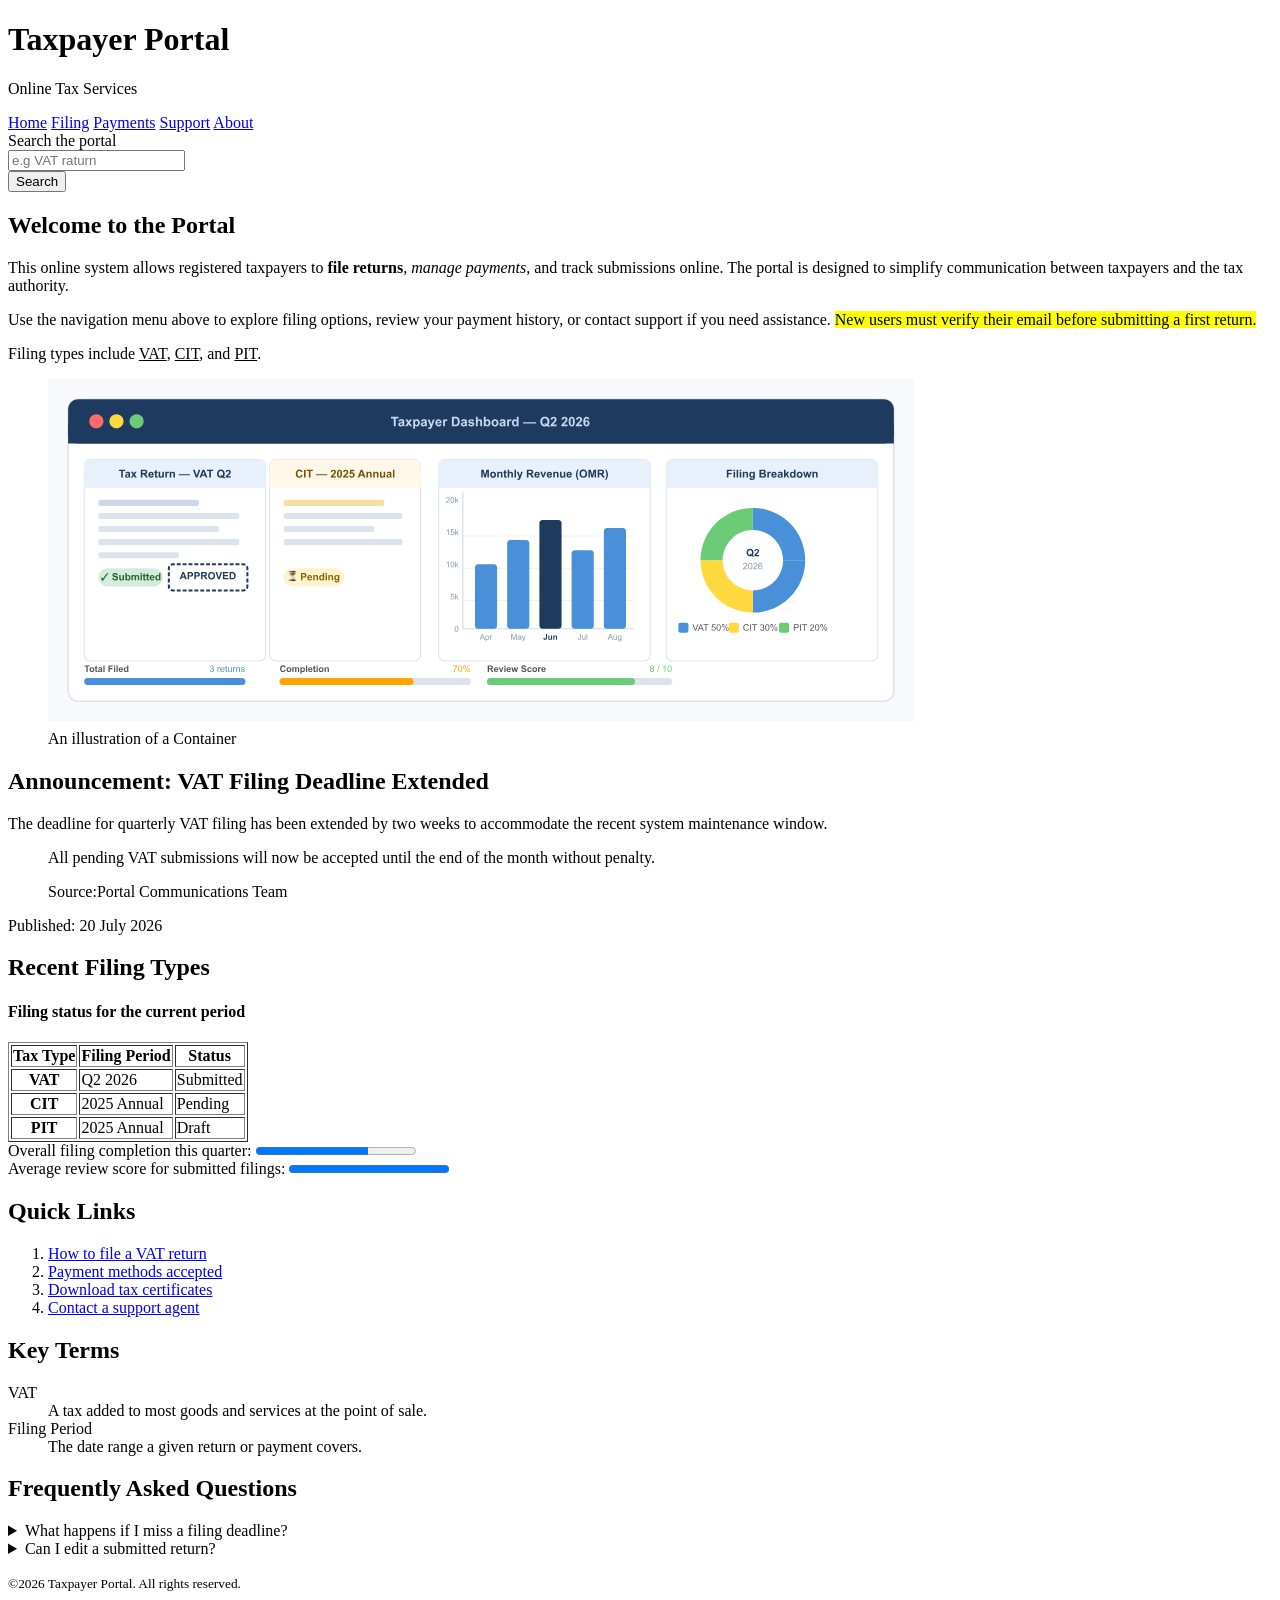
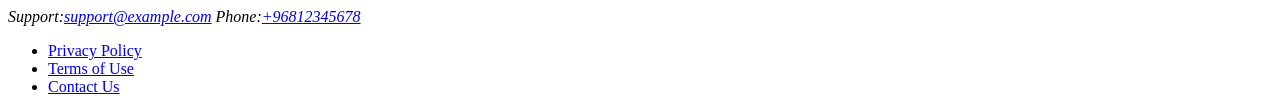
==== index.html @ d1bfcd42 "first commit" ====
<!DOCTYPE html>
<html lang="en">

<head>
    <meta charset="UTF-8">
    <meta name="viewport" content="width=device-width, initial-scale=1.0">
    <title>Document</title>
</head>

<body>
    <header>
        <h1>Taxpayer Portal</h1>
        <p>Online Tax Services</p>
        <nav>
            <a href="#">Home</a>
            <a href="#"> Filing</a>
            <a href="#"> Payments</a>
            <a href="#">Support</a>
            <a href="#"> About</a>
        </nav>
        <form>
            <label for="Search"> Search the portal</label><br>
            <input type="text" placeholder="e.g VAT raturn"><br>

            <button type="submit">Search</button>
        </form>
    </header>

    <main>
        <section>
            <h1>Welcome to the Portal</h1>
            <p>This online system allows registered taxpayers to <b>file returns</b>,<i> manage payments</i>,
                and track submissions online. The portal is designed to simplify communication
                between taxpayers and the tax authority. </p>
            <p>Use the navigation menu above to explore filing options,
                review your payment history, or contact support if you need assistance.
                <mark>New users must verify their email before submitting a first return.</mark>
            </p>
            <p> Filing types include <u>VAT</u>, <u>CIT</u>, and <u>PIT</u>.</p>

            <figure>
                <img src="Container.svg">
                <figcaption>An illustration of a Container</figcaption>
            </figure>
        </section>
        <article>
            <h2>Announcement: VAT Filing Deadline Extended</h2>
            <p>
                The deadline for quarterly VAT filing
                has been extended by two weeks to accommodate
                the recent system maintenance window.
            </p>
            <figure>
                <p>All pending VAT submissions will now be accepted until
                    the end of the month without penalty.</p>
                <figcaption>Source:<span class="Source">Portal Communications Team</span></figcaption>
            </figure>
            <footer>
                <p>Published: <time datetime="2026-07-20"> 20 July 2026</time></p>
            </footer>
        </article>

        <section>
            <h2>Recent Filing Types</h2>
            <h4>Filing status for the current period</h4>
            <table border="1">

                <tr>
                    <th>Tax Type</th>
                    <th>Filing Period</th>
                    <th>Status</th>
                </tr>

                <tr>
                    <th scope="row">VAT</td>
                    <td>Q2 2026</td>
                    <td>Submitted</td>
                </tr>

                <tr>
                    <th scope="row">CIT</td>
                    <td>2025 Annual</td>
                    <td>Pending</td>

                </tr>
                <tr>
                    <th scope="row">PIT</td>
                    <td>2025 Annual</td>
                    <td>Draft</td>

                </tr>
            </table>
            <div>
                <label for="completion">
                    Overall filing completion this quarter:
                </label>
                <progress id="completion" max="100" value="70">70%</progress>

            </div>
            <div>
                <label for="score">Average review score for submitted filings: </label>
                <progress id="score" max="100" value="100"></progress>
            </div>
        </section>

        <section>
            <h2>Quick Links</h2>
            <nav>
                <ol>
                    <li><a href="#">How to file a VAT return</a></li>
                    <li><a href="#">Payment methods accepted</a></li>
                    <li><a href="#">Download tax certificates</a></li>
                    <li><a href="#">Contact a support agent</a></li>
                </ol>
            </nav>
            <h2>Key Terms</h2>
            <dl>
                <dt>VAT</dt>
                <dd>A tax added to most goods
                    and services at the point of sale.</dd>
                <dt>Filing Period</dt>
                <dd>The date range a given return or payment covers.</dd>
            </dl>

            <h2>Frequently Asked Questions</h2>

            <details>
                <summary>What happens if I miss a filing deadline?</summary>
                <p>

                </p>
            </details>
            <details>
                <summary>Can I edit a submitted return?</summary>
                <p>

                </p>
            </details>
        </section>
    </main>

    <footer>
        <p><small>&copy;2026 Taxpayer Portal. All rights reserved.</small></p>

        <address>
                Support:<a href="mailto:support@example.com ">support@example.com</a> 
                 Phone:<a href="tell:+96812345678" >+96812345678</a>
        </address>
        
        <nav>
<ul>
       <li> <a href="Privacy">Privacy Policy</a></li>
       <li> <a href="Terms">Terms of Use</a></li>
        <li><a href="Contact">Contact Us</a></li>
    </ul>
    </nav>
    </footer>
</body>

</html>
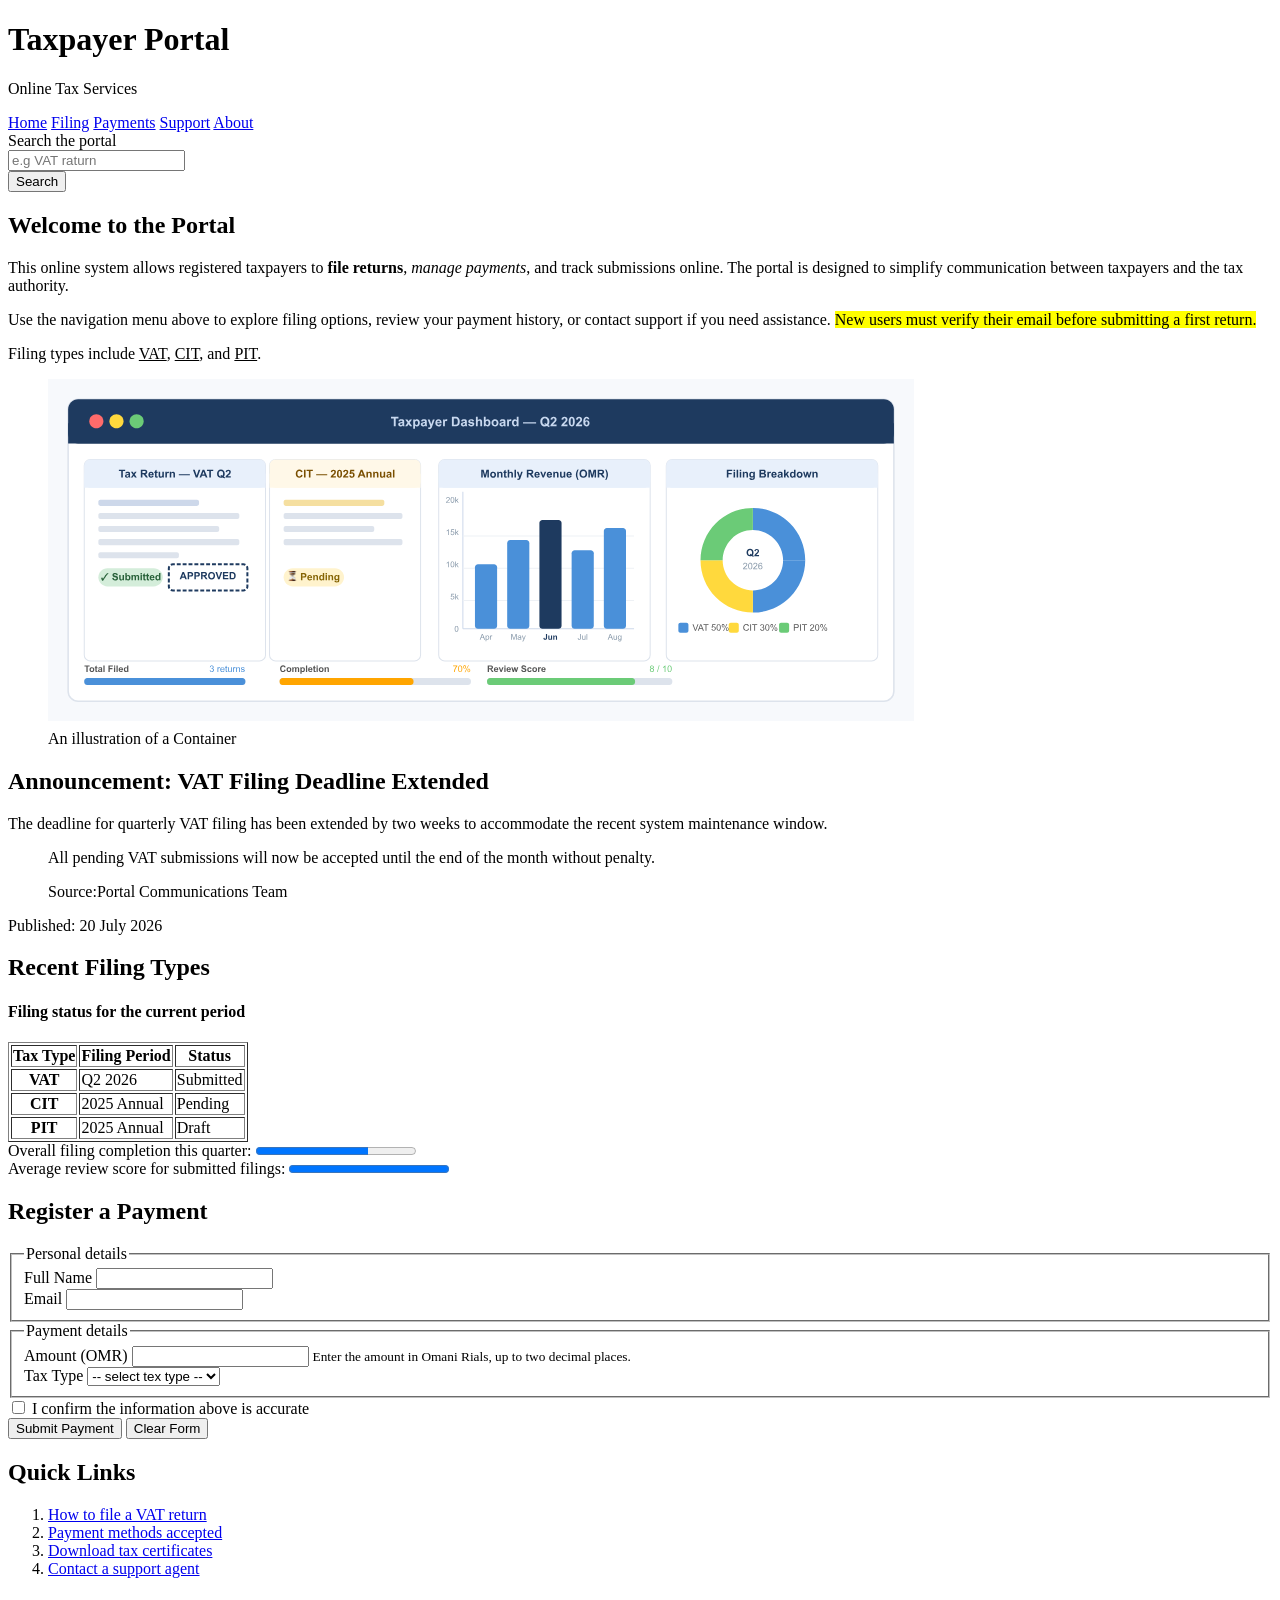
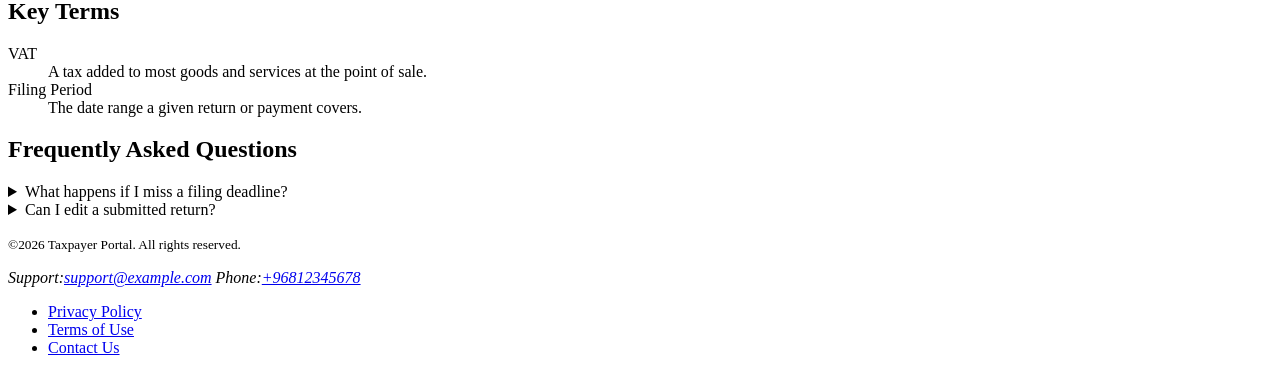
==== commit ea59b891: "05.nov" ====
--- a/index.html
+++ b/index.html
@@ -12,8 +12,8 @@
         <h1>Taxpayer Portal</h1>
         <p>Online Tax Services</p>
         <nav>
-            <a href="#">Home</a>
-            <a href="#"> Filing</a>
+            <a href="index.html">Home</a>
+            <a href="05-nov.html"> Filing</a>
             <a href="#"> Payments</a>
             <a href="#">Support</a>
             <a href="#"> About</a>
@@ -102,7 +102,55 @@
                 <progress id="score" max="100" value="100"></progress>
             </div>
         </section>
-
+        <section>
+            <form>
+                <h2>Register a Payment</h2>
+                <fieldset>
+                    <legend>Personal details</legend>
+                    <div>
+                        <label>Full Name</label>
+                        <input type="text" id="fullName" name="fullName">
+                    </div>
+                    <div>
+                        <label>Email</label>
+                        <input type="email">
+
+                    </div>
+                </fieldset>
+                <fieldset>
+                    <legend>
+                        Payment details
+                    </legend>
+
+                    <div>
+                        <label for="amount"> Amount (OMR)</label>
+                        <input type="number" id="amount" name="amount" list="amounts" min="0" step="0.01" required>
+                        <small> Enter the amount in Omani Rials, up to two decimal places.</small>
+
+
+                    </div>
+
+
+                    <div>
+                        <label for="type">Tax Type</label>
+                        <select id="type" name="type">
+                            <option>-- select tex type --</option>
+                            <option value="cit">CIT</option>
+                            <option value="vat">VAT</option>
+                            <option value="pit">PIT</option>
+                        </select>
+                    </div>
+                </fieldset>
+                <div> 
+                    <input type="checkbox" required>
+                    <label> I confirm the information above is accurate </label>
+
+
+                </div>
+                <button type="submit">Submit Payment</button>
+                <button type="reset">Clear Form</button>
+            </form>
+        </section>
         <section>
             <h2>Quick Links</h2>
             <nav>
@@ -143,17 +191,17 @@
         <p><small>&copy;2026 Taxpayer Portal. All rights reserved.</small></p>
 
         <address>
-                Support:<a href="mailto:support@example.com ">support@example.com</a> 
-                 Phone:<a href="tell:+96812345678" >+96812345678</a>
+            Support:<a href="mailto:support@example.com ">support@example.com</a>
+            Phone:<a href="tell:+96812345678">+96812345678</a>
         </address>
-        
+
         <nav>
-<ul>
-       <li> <a href="Privacy">Privacy Policy</a></li>
-       <li> <a href="Terms">Terms of Use</a></li>
-        <li><a href="Contact">Contact Us</a></li>
-    </ul>
-    </nav>
+            <ul>
+                <li> <a href="Privacy">Privacy Policy</a></li>
+                <li> <a href="Terms">Terms of Use</a></li>
+                <li><a href="Contact">Contact Us</a></li>
+            </ul>
+        </nav>
     </footer>
 </body>
 
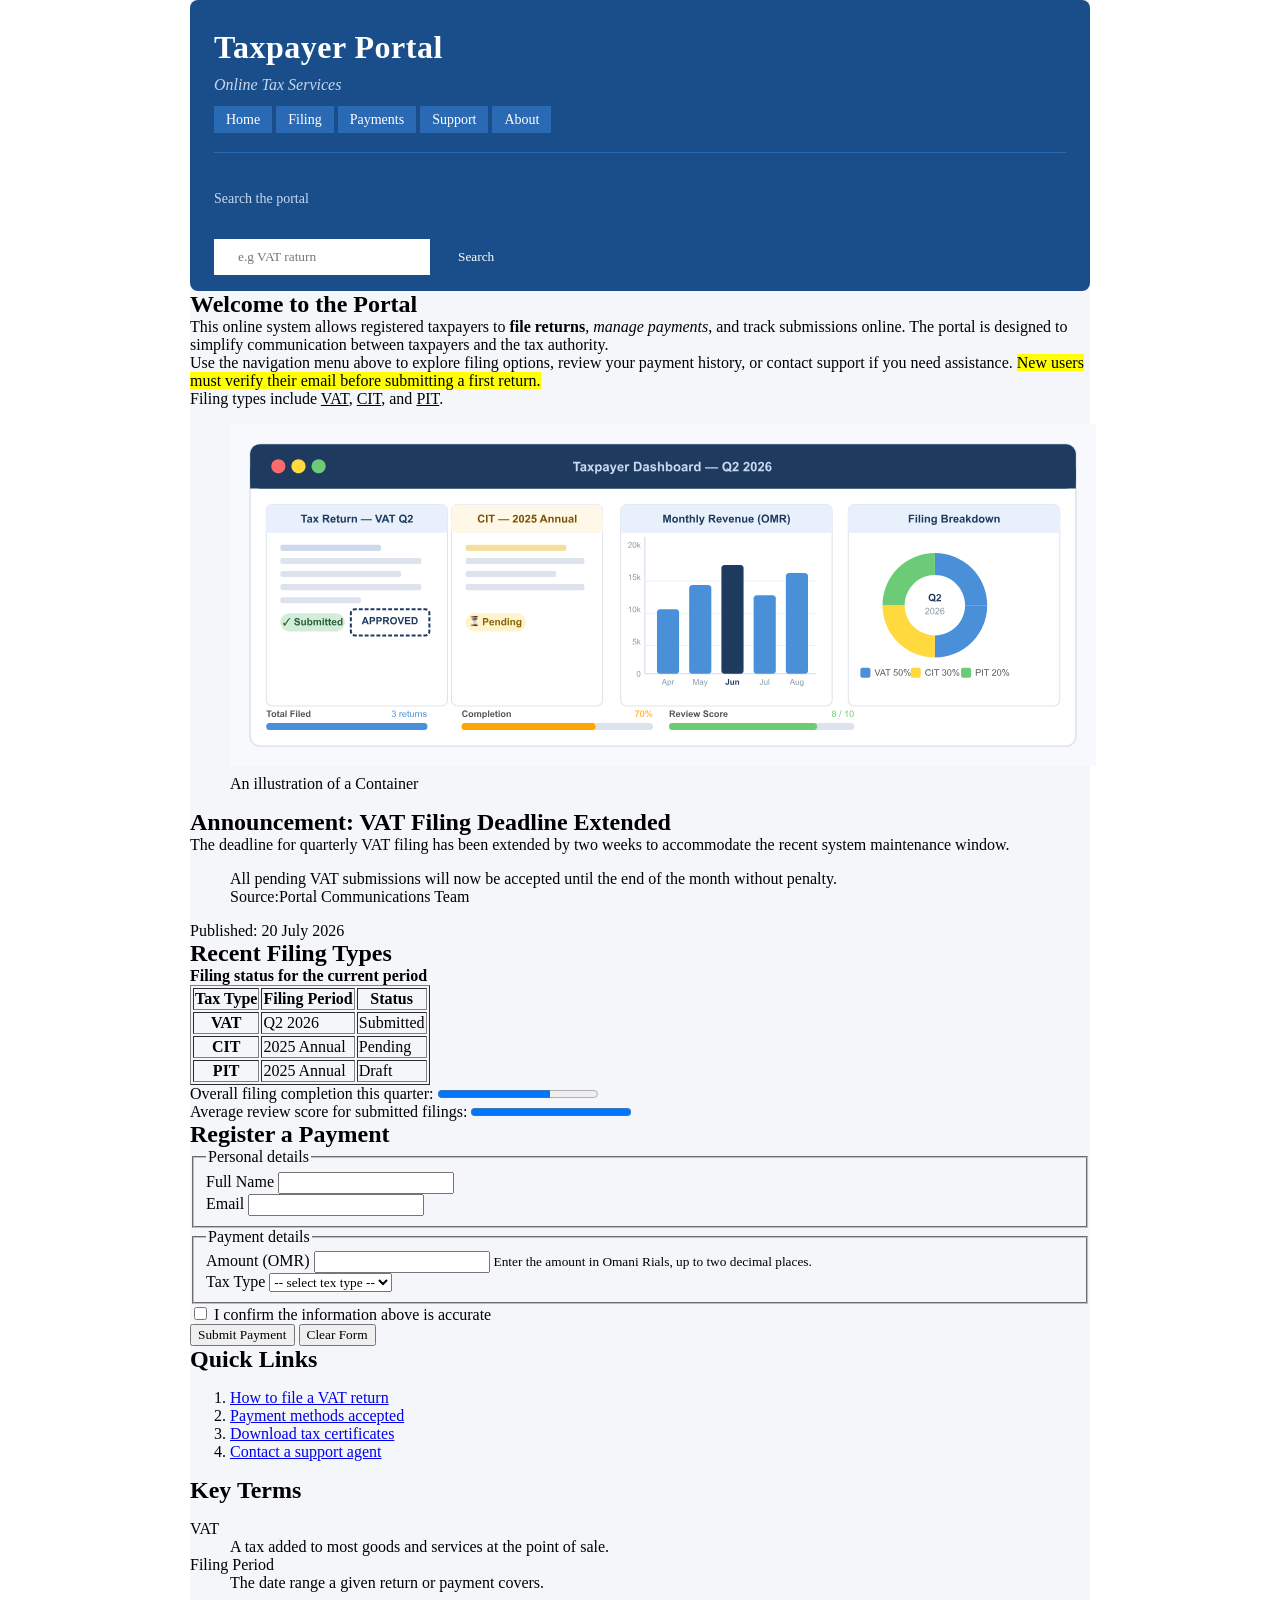
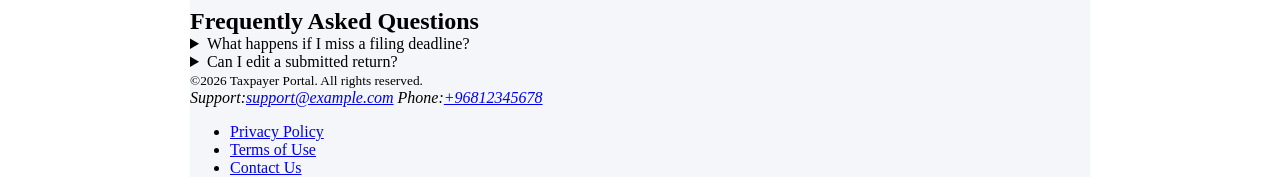
==== commit 84341dfb: "week2-class1" ====
--- a/index.html
+++ b/index.html
@@ -5,204 +5,210 @@
     <meta charset="UTF-8">
     <meta name="viewport" content="width=device-width, initial-scale=1.0">
     <title>Document</title>
+
+    <link rel="stylesheet" href="style.css">
 </head>
 
 <body>
-    <header>
-        <h1>Taxpayer Portal</h1>
-        <p>Online Tax Services</p>
-        <nav>
-            <a href="index.html">Home</a>
-            <a href="05-nov.html"> Filing</a>
-            <a href="#"> Payments</a>
-            <a href="#">Support</a>
-            <a href="#"> About</a>
-        </nav>
-        <form>
-            <label for="Search"> Search the portal</label><br>
-            <input type="text" placeholder="e.g VAT raturn"><br>
-
-            <button type="submit">Search</button>
-        </form>
-    </header>
-
-    <main>
-        <section>
-            <h1>Welcome to the Portal</h1>
-            <p>This online system allows registered taxpayers to <b>file returns</b>,<i> manage payments</i>,
-                and track submissions online. The portal is designed to simplify communication
-                between taxpayers and the tax authority. </p>
-            <p>Use the navigation menu above to explore filing options,
-                review your payment history, or contact support if you need assistance.
-                <mark>New users must verify their email before submitting a first return.</mark>
-            </p>
-            <p> Filing types include <u>VAT</u>, <u>CIT</u>, and <u>PIT</u>.</p>
-
-            <figure>
-                <img src="Container.svg">
-                <figcaption>An illustration of a Container</figcaption>
-            </figure>
-        </section>
-        <article>
-            <h2>Announcement: VAT Filing Deadline Extended</h2>
-            <p>
-                The deadline for quarterly VAT filing
-                has been extended by two weeks to accommodate
-                the recent system maintenance window.
-            </p>
-            <figure>
-                <p>All pending VAT submissions will now be accepted until
-                    the end of the month without penalty.</p>
-                <figcaption>Source:<span class="Source">Portal Communications Team</span></figcaption>
-            </figure>
-            <footer>
-                <p>Published: <time datetime="2026-07-20"> 20 July 2026</time></p>
-            </footer>
-        </article>
-
-        <section>
-            <h2>Recent Filing Types</h2>
-            <h4>Filing status for the current period</h4>
-            <table border="1">
-
-                <tr>
-                    <th>Tax Type</th>
-                    <th>Filing Period</th>
-                    <th>Status</th>
-                </tr>
-
-                <tr>
-                    <th scope="row">VAT</td>
-                    <td>Q2 2026</td>
-                    <td>Submitted</td>
-                </tr>
-
-                <tr>
-                    <th scope="row">CIT</td>
-                    <td>2025 Annual</td>
-                    <td>Pending</td>
-
-                </tr>
-                <tr>
-                    <th scope="row">PIT</td>
-                    <td>2025 Annual</td>
-                    <td>Draft</td>
-
-                </tr>
-            </table>
-            <div>
-                <label for="completion">
-                    Overall filing completion this quarter:
-                </label>
-                <progress id="completion" max="100" value="70">70%</progress>
-
-            </div>
-            <div>
-                <label for="score">Average review score for submitted filings: </label>
-                <progress id="score" max="100" value="100"></progress>
-            </div>
-        </section>
-        <section>
+    <div class="container">
+        <header class="header">
+            <h1>Taxpayer Portal</h1>
+            <p class="sub-title">Online Tax Services</p>
+            <nav>
+                <a href="index.html">Home</a>
+                <a href="05-nov.html"> Filing</a>
+                <a href="#"> Payments</a>
+                <a href="#">Support</a>
+                <a href="#"> About</a>
+            </nav>
+            <div class="line"></div>
             <form>
-                <h2>Register a Payment</h2>
-                <fieldset>
-                    <legend>Personal details</legend>
+                <label class="Search-lable" for="Search"> Search the portal</label>
+                <div>
+                    <input class="Search-input" type="text" placeholder="e.g VAT raturn">
+                    <button class="Search-button" type="submit">Search</button>
+                </div>
+            </form>
+        </header>
+
+        <main>
+            <section>
+                <h2>Welcome to the Portal</h2>
+                <p>This online system allows registered taxpayers to <b>file returns</b>,<i> manage payments</i>,
+                    and track submissions online. The portal is designed to simplify communication
+                    between taxpayers and the tax authority. </p>
+                <p>Use the navigation menu above to explore filing options,
+                    review your payment history, or contact support if you need assistance.
+                    <mark>New users must verify their email before submitting a first return.</mark>
+                </p>
+                <p> Filing types include <u>VAT</u>, <u>CIT</u>, and <u>PIT</u>.</p>
+
+                <figure>
+                    <img src="Container.svg">
+                    <figcaption>An illustration of a Container</figcaption>
+                </figure>
+            </section>
+            <article>
+                <h2>Announcement: VAT Filing Deadline Extended</h2>
+                <p>
+                    The deadline for quarterly VAT filing
+                    has been extended by two weeks to accommodate
+                    the recent system maintenance window.
+                </p>
+                <figure>
+                    <p>All pending VAT submissions will now be accepted until
+                        the end of the month without penalty.</p>
+                    <figcaption>Source:<span class="Source">Portal Communications Team</span></figcaption>
+                </figure>
+                <footer>
+                    <p>Published: <time datetime="2026-07-20"> 20 July 2026</time></p>
+                </footer>
+            </article>
+
+            <section>
+                <h2>Recent Filing Types</h2>
+                <h4>Filing status for the current period</h4>
+                <table border="1">
+
+                    <tr>
+                        <th>Tax Type</th>
+                        <th>Filing Period</th>
+                        <th>Status</th>
+                    </tr>
+
+                    <tr>
+                        <th scope="row">VAT</td>
+                        <td>Q2 2026</td>
+                        <td>Submitted</td>
+                    </tr>
+
+                    <tr>
+                        <th scope="row">CIT</td>
+                        <td>2025 Annual</td>
+                        <td>Pending</td>
+
+                    </tr>
+                    <tr>
+                        <th scope="row">PIT</td>
+                        <td>2025 Annual</td>
+                        <td>Draft</td>
+
+                    </tr>
+                </table>
+                <div>
+                    <label for="completion">
+                        Overall filing completion this quarter:
+                    </label>
+                    <progress id="completion" max="100" value="70">70%</progress>
+
+                </div>
+                <div>
+                    <label for="score">Average review score for submitted filings: </label>
+                    <progress id="score" max="100" value="100"></progress>
+                </div>
+            </section>
+            <section>
+                <form>
+                    <h2>Register a Payment</h2>
+                    <fieldset>
+                        <legend>Personal details</legend>
+                        <div>
+                            <label>Full Name</label>
+                            <input type="text" id="fullName" name="fullName">
+                        </div>
+                        <div>
+                            <label>Email</label>
+                            <input type="email">
+
+                        </div>
+                    </fieldset>
+                    <fieldset>
+                        <legend>
+                            Payment details
+                        </legend>
+
+                        <div>
+                            <label for="amount"> Amount (OMR)</label>
+                            <input type="number" id="amount" name="amount" list="amounts" min="0" step="0.01" required>
+                            <small> Enter the amount in Omani Rials, up to two decimal places.</small>
+
+
+                        </div>
+
+
+                        <div>
+                            <label for="type">Tax Type</label>
+                            <select id="type" name="type">
+                                <option>-- select tex type --</option>
+                                <option value="cit">CIT</option>
+                                <option value="vat">VAT</option>
+                                <option value="pit">PIT</option>
+                            </select>
+                        </div>
+                    </fieldset>
                     <div>
-                        <label>Full Name</label>
-                        <input type="text" id="fullName" name="fullName">
+                        <input type="checkbox" required>
+                        <label> I confirm the information above is accurate </label>
+
+
                     </div>
-                    <div>
-                        <label>Email</label>
-                        <input type="email">
-
-                    </div>
-                </fieldset>
-                <fieldset>
-                    <legend>
-                        Payment details
-                    </legend>
-
-                    <div>
-                        <label for="amount"> Amount (OMR)</label>
-                        <input type="number" id="amount" name="amount" list="amounts" min="0" step="0.01" required>
-                        <small> Enter the amount in Omani Rials, up to two decimal places.</small>
-
-
-                    </div>
-
-
-                    <div>
-                        <label for="type">Tax Type</label>
-                        <select id="type" name="type">
-                            <option>-- select tex type --</option>
-                            <option value="cit">CIT</option>
-                            <option value="vat">VAT</option>
-                            <option value="pit">PIT</option>
-                        </select>
-                    </div>
-                </fieldset>
-                <div> 
-                    <input type="checkbox" required>
-                    <label> I confirm the information above is accurate </label>
-
-
-                </div>
-                <button type="submit">Submit Payment</button>
-                <button type="reset">Clear Form</button>
-            </form>
-        </section>
-        <section>
-            <h2>Quick Links</h2>
+                    <button type="submit">Submit Payment</button>
+                    <button type="reset">Clear Form</button>
+                </form>
+            </section>
+            <section>
+                <h2>Quick Links</h2>
+                <nav>
+                    <ol>
+                        <li><a href="#">How to file a VAT return</a></li>
+                        <li><a href="#">Payment methods accepted</a></li>
+                        <li><a href="#">Download tax certificates</a></li>
+                        <li><a href="#">Contact a support agent</a></li>
+                    </ol>
+                </nav>
+                <h2>Key Terms</h2>
+                <dl>
+                    <dt>VAT</dt>
+                    <dd>A tax added to most goods
+                        and services at the point of sale.</dd>
+                    <dt>Filing Period</dt>
+                    <dd>The date range a given return or payment covers.</dd>
+                </dl>
+
+                <h2>Frequently Asked Questions</h2>
+
+                <details>
+                    <summary>What happens if I miss a filing deadline?</summary>
+                    <p>
+
+                    </p>
+                </details>
+                <details>
+                    <summary>Can I edit a submitted return?</summary>
+                    <p>
+
+                    </p>
+                </details>
+            </section>
+        </main>
+
+        <footer>
+            <p><small>&copy;2026 Taxpayer Portal. All rights reserved.</small></p>
+
+            <address>
+                Support:<a href="mailto:support@example.com ">support@example.com</a>
+                Phone:<a href="tell:+96812345678">+96812345678</a>
+            </address>
+
             <nav>
-                <ol>
-                    <li><a href="#">How to file a VAT return</a></li>
-                    <li><a href="#">Payment methods accepted</a></li>
-                    <li><a href="#">Download tax certificates</a></li>
-                    <li><a href="#">Contact a support agent</a></li>
-                </ol>
+                <ul>
+                    <li> <a href="Privacy">Privacy Policy</a></li>
+                    <li> <a href="Terms">Terms of Use</a></li>
+                    <li><a href="Contact">Contact Us</a></li>
+                </ul>
             </nav>
-            <h2>Key Terms</h2>
-            <dl>
-                <dt>VAT</dt>
-                <dd>A tax added to most goods
-                    and services at the point of sale.</dd>
-                <dt>Filing Period</dt>
-                <dd>The date range a given return or payment covers.</dd>
-            </dl>
-
-            <h2>Frequently Asked Questions</h2>
-
-            <details>
-                <summary>What happens if I miss a filing deadline?</summary>
-                <p>
-
-                </p>
-            </details>
-            <details>
-                <summary>Can I edit a submitted return?</summary>
-                <p>
-
-                </p>
-            </details>
-        </section>
-    </main>
-
-    <footer>
-        <p><small>&copy;2026 Taxpayer Portal. All rights reserved.</small></p>
-
-        <address>
-            Support:<a href="mailto:support@example.com ">support@example.com</a>
-            Phone:<a href="tell:+96812345678">+96812345678</a>
-        </address>
-
-        <nav>
-            <ul>
-                <li> <a href="Privacy">Privacy Policy</a></li>
-                <li> <a href="Terms">Terms of Use</a></li>
-                <li><a href="Contact">Contact Us</a></li>
-            </ul>
-        </nav>
-    </footer>
+        </footer>
+    </div>
 </body>
 
 </html>
--- a/style.css
+++ b/style.css
@@ -0,0 +1,88 @@
+body,
+h1,
+h2,
+h3,
+h4,
+p {
+    margin: 0;
+    padding: 0;
+}
+
+
+* {
+    font-family: Georgia;
+
+}
+
+.container {
+    background: #F4F6F9;
+    margin: 0 auto;
+    padding: 0 auto;
+    max-width: 900px;
+}
+
+.header {
+    padding: 24px 24px 16px 24px;
+    border-radius: 8px;
+    background-color: #1A4E8A;
+    max-width: 900px;
+}
+
+header nav {
+    width: 852;
+    height: 52.4765625;
+    angle: 0 deg;
+    padding-top: 16px;
+
+}
+
+h1 {
+    font-weight: 700;
+    font-size: 32px;
+    letter-spacing: 0.5px;
+    color: #fff;
+    margin: 5px 0 10px 0;
+}
+
+.sub-title {
+    font-weight: 400;
+    font-style: Italic;
+    color: #C8D8EF;
+}
+
+header a {
+    font-size: 14px;
+    padding: 6px 12px;
+    background-color: #2A6AB5;
+    color: #fff;
+    text-decoration: none;
+}
+
+.line {
+    background-color: #2A6AB5;
+    margin: 24px 0 36px 0;
+    height: 1px;
+}
+
+.Search-lable {
+    color: #C8D8EF;
+    font-size: 14px;
+}
+
+.Search-input {
+    border: none;
+    margin-top: 32px;
+    padding: 10px 24px;
+}
+
+.Search-button {
+    padding: 10px 24px;
+    color: white;
+    background: none;
+    border: none;
+    cursor: pointer;
+}
+
+.header a:hover{
+    background-color: #1A4E8A;
+}
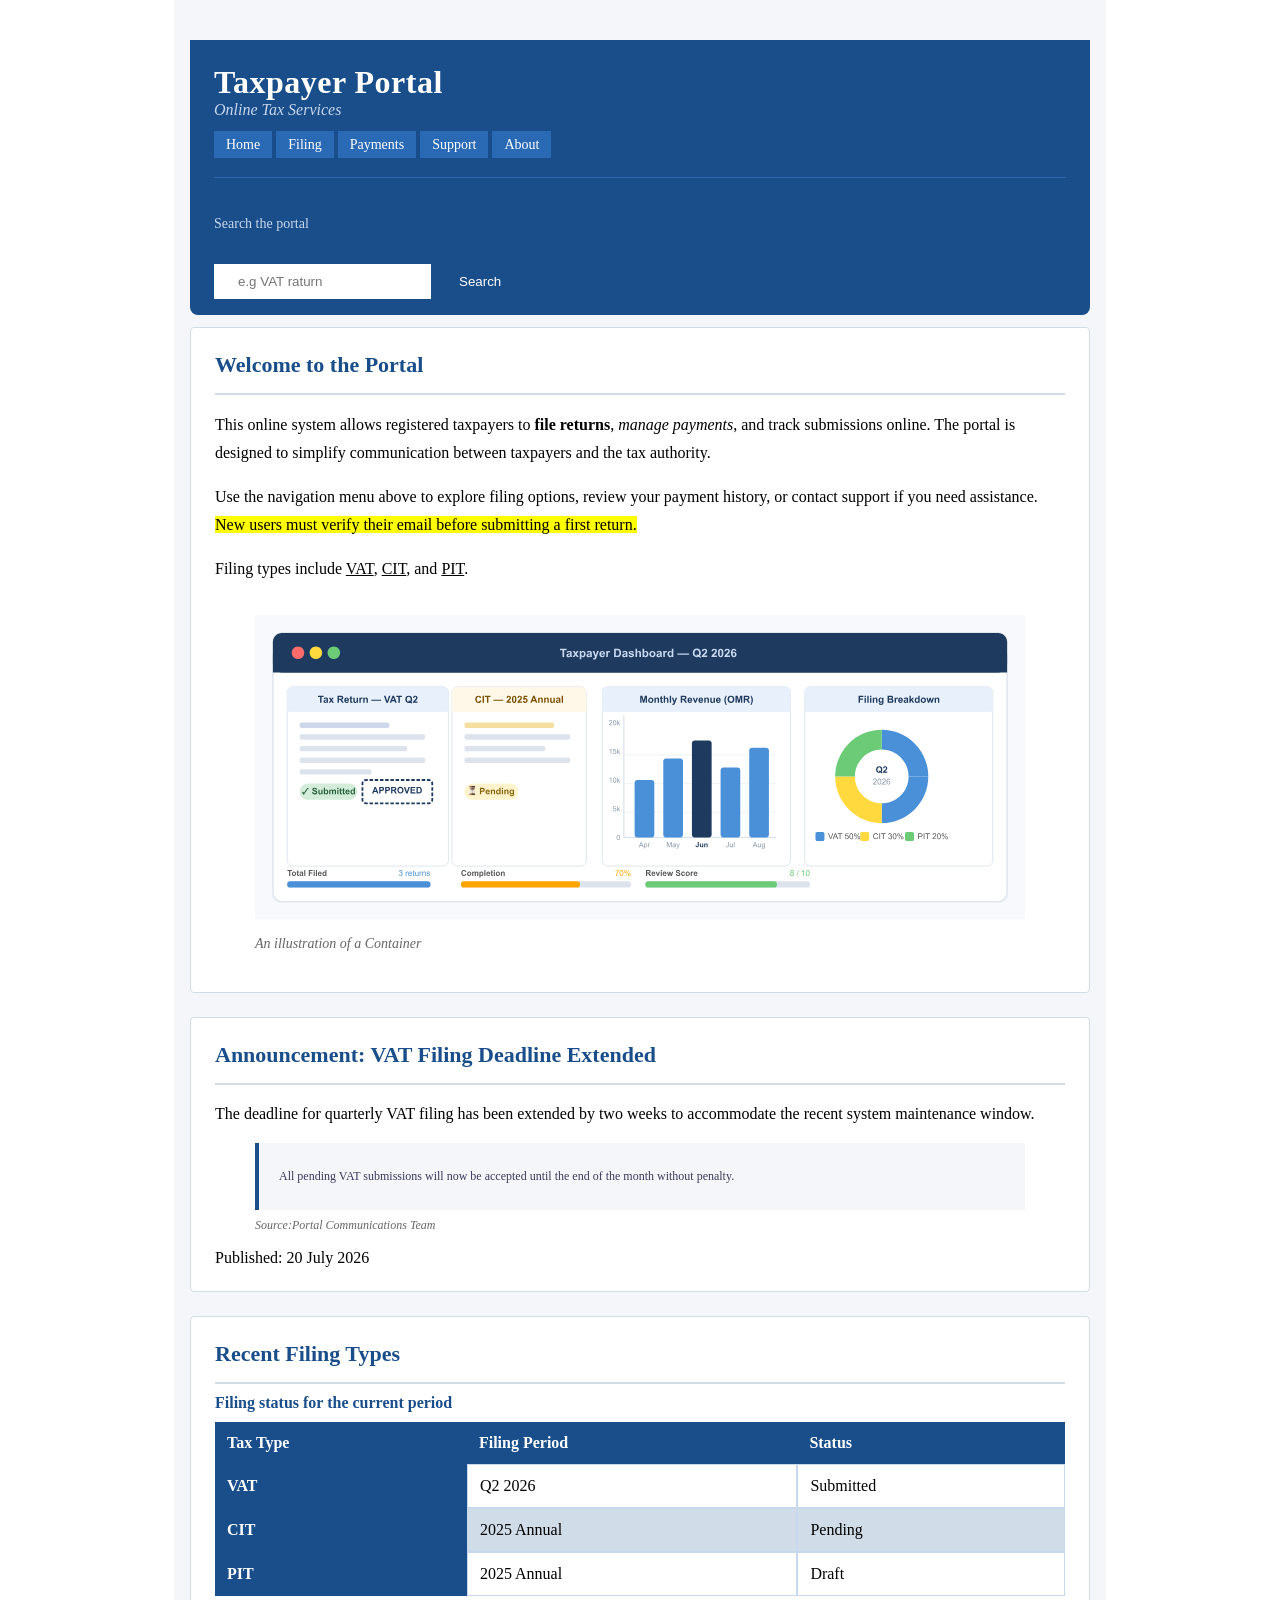
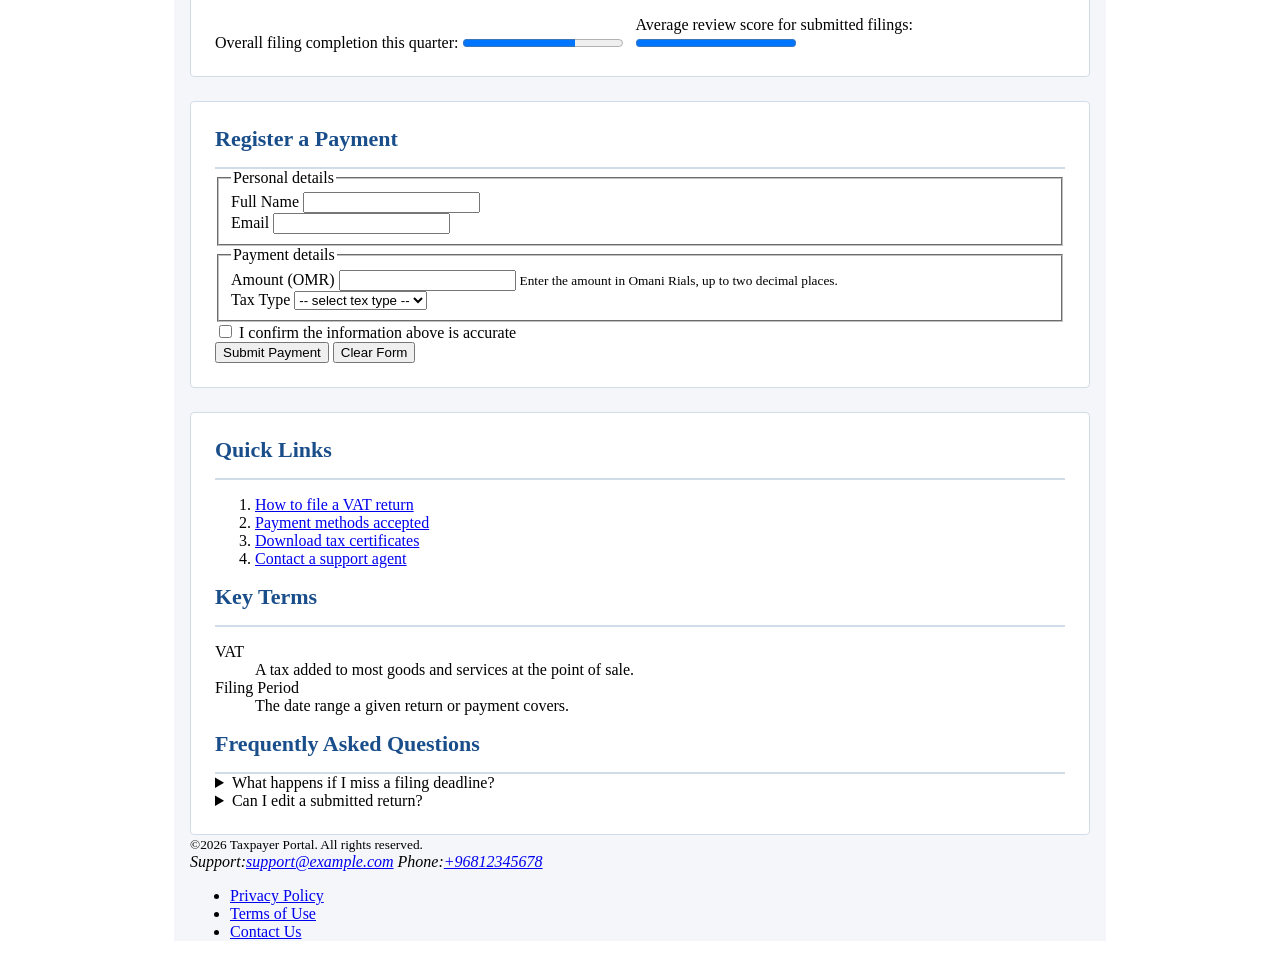
==== commit a46a33f1: "week2-class2" ====
--- a/index.html
+++ b/index.html
@@ -7,6 +7,8 @@
     <title>Document</title>
 
     <link rel="stylesheet" href="style.css">
+    <link rel="stylesheet" href="theem.css">
+    <link rel="stylesheet" href="reset.css">
 </head>
 
 <body>
@@ -32,7 +34,16 @@
         </header>
 
         <main>
-            <section>
+
+            <nav class="sticky-nav">
+                <a href="index.html">Home</a>
+                <a href="05-nov.html"> Filing</a>
+                <a href="#"> Payments</a>
+                <a href="#">Support</a>
+                <a href="#"> About</a>
+            </nav>
+            <section class="Welcome">
+
                 <h2>Welcome to the Portal</h2>
                 <p>This online system allows registered taxpayers to <b>file returns</b>,<i> manage payments</i>,
                     and track submissions online. The portal is designed to simplify communication
@@ -48,15 +59,15 @@
                     <figcaption>An illustration of a Container</figcaption>
                 </figure>
             </section>
-            <article>
+            <article class="announcement">
                 <h2>Announcement: VAT Filing Deadline Extended</h2>
-                <p>
+                <p class="p">
                     The deadline for quarterly VAT filing
                     has been extended by two weeks to accommodate
                     the recent system maintenance window.
                 </p>
                 <figure>
-                    <p>All pending VAT submissions will now be accepted until
+                    <p class="blockquote">All pending VAT submissions will now be accepted until
                         the end of the month without penalty.</p>
                     <figcaption>Source:<span class="Source">Portal Communications Team</span></figcaption>
                 </figure>
@@ -65,10 +76,10 @@
                 </footer>
             </article>
 
-            <section>
+            <section class="filling-types">
                 <h2>Recent Filing Types</h2>
                 <h4>Filing status for the current period</h4>
-                <table border="1">
+                <table cellpadding="12" cellspacing="0">
 
                     <tr>
                         <th>Tax Type</th>
@@ -95,14 +106,14 @@
 
                     </tr>
                 </table>
-                <div>
+                <div class="progress-wrapper">
                     <label for="completion">
                         Overall filing completion this quarter:
                     </label>
                     <progress id="completion" max="100" value="70">70%</progress>
 
                 </div>
-                <div>
+                <div  class="progress-wrapper">
                     <label for="score">Average review score for submitted filings: </label>
                     <progress id="score" max="100" value="100"></progress>
                 </div>
--- a/style.css
+++ b/style.css
@@ -1,31 +1,19 @@
-body,
-h1,
-h2,
-h3,
-h4,
-p {
-    margin: 0;
-    padding: 0;
-}
-
-
-* {
-    font-family: Georgia;
-
-}
-
 .container {
     background: #F4F6F9;
     margin: 0 auto;
-    padding: 0 auto;
+    padding: 0 16px;
     max-width: 900px;
 }
 
 .header {
     padding: 24px 24px 16px 24px;
-    border-radius: 8px;
-    background-color: #1A4E8A;
+    border-radius: 0 0 8px 8px;
+    background-color: var(--primary-color);
     max-width: 900px;
+    bottom: -40px;
+    z-index: 1;
+    position: relative;
+
 }
 
 header nav {
@@ -40,7 +28,7 @@
     font-weight: 700;
     font-size: 32px;
     letter-spacing: 0.5px;
-    color: #fff;
+    color: var(--color4);
     margin: 5px 0 10px 0;
 }
 
@@ -53,13 +41,13 @@
 header a {
     font-size: 14px;
     padding: 6px 12px;
-    background-color: #2A6AB5;
-    color: #fff;
+    background-color: var(--secndry-color);
+    color: var(--color4);
     text-decoration: none;
 }
 
 .line {
-    background-color: #2A6AB5;
+    background-color: var(--secndry-color);
     margin: 24px 0 36px 0;
     height: 1px;
 }
@@ -77,12 +65,136 @@
 
 .Search-button {
     padding: 10px 24px;
-    color: white;
+    color: var(--color4);
     background: none;
     border: none;
     cursor: pointer;
 }
 
-.header a:hover{
-    background-color: #1A4E8A;
+.header a:hover {
+    background-color: var(--primary-color);
+}
+
+
+section,
+article {
+    margin-top: 24px;
+    background-color: var(--color4);
+    padding: 24px;
+    border: 1px solid var(--therd-color);
+    border-radius: 4px;
+    padding: 24px;
+
+}
+
+section h2,
+article h2 {
+    color: var(--primary-color);
+    font-size: 22px;
+    border-bottom: 2px solid var(--therd-color);
+    padding-bottom: 15px;
+}
+
+img {
+    width: 100%;
+}
+
+.Welcome p {
+    margin-top: 16px;
+    line-height: 28px;
+}
+
+.Welcome img {
+    margin-top: 16px;
+}
+
+.Welcome figcaption {
+    color: #666666;
+    font-size: 14px;
+    font-style: italic;
+    margin-top: 8px;
+}
+
+.announcement-descr {
+    margin-top: 20px;
+}
+
+.announcement .p {
+    margin-top: 20px;
+}
+
+.announcement .blockquote {
+    background-color: #F4F6F9;
+    border-left: 4px solid var(--primary-color);
+    padding: 26px 20px;
+    color: #3A3A5C;
+    margin-top: 20px;
+    font-size: 12px;
+}
+
+.announcement figcaption {
+    margin-top: 8px;
+    color: #666666;
+    font-style: italic;
+    font-size: 12px;
+}
+
+.announcement-date {
+    margin-top: 20px;
+    font-size: 14px;
+    color: #2C2C2C;
+}
+
+.sticky-nav {
+    position: sticky;
+    top: 0;
+    z-index: 0;
+    padding: 0 10px;
+    display: flex;
+    border-radius: 0 0 8px 8px;
+    justify-content: space-between;
+    background-color: var(--primary-color);
+}
+
+
+.sticky-nav a {
+    color: var(--color4);
+    background-color: var(--secndry-color);
+    font-size: 14px;
+    padding: 6px 12px;
+    background-color: var(--secndry-color);
+    color: var(--color4);
+    text-decoration: none;
+}
+
+.filling-types table {
+    width: 100%;
+}
+
+.filling-types th {
+    background-color: var(--primary-color);
+    color: var(--color4);
+    text-align: left;
+}
+
+.filling-types td {
+    border: 1px solid #C8D8EF;
+
+}
+
+.filling-types tr:nth-child(odd) {
+    background-color: var(--therd-color);
+}
+
+.filling-types h4 {
+    color: var(--primary-color);
+    margin: 10px 0;
+}
+
+.progress-wrapper {
+    display: inline-block;
+    margin-top: 20px;
+    width: 49%;
+
+
 }
--- a/theem.css
+++ b/theem.css
@@ -0,0 +1,7 @@
+:root {
+    font-family: Georgia;
+    --primary-color: #1A4E8A;
+    --secndry-color: #2A6AB5;
+    --therd-color: #D0dce8;
+    --color4 : #fff;
+}
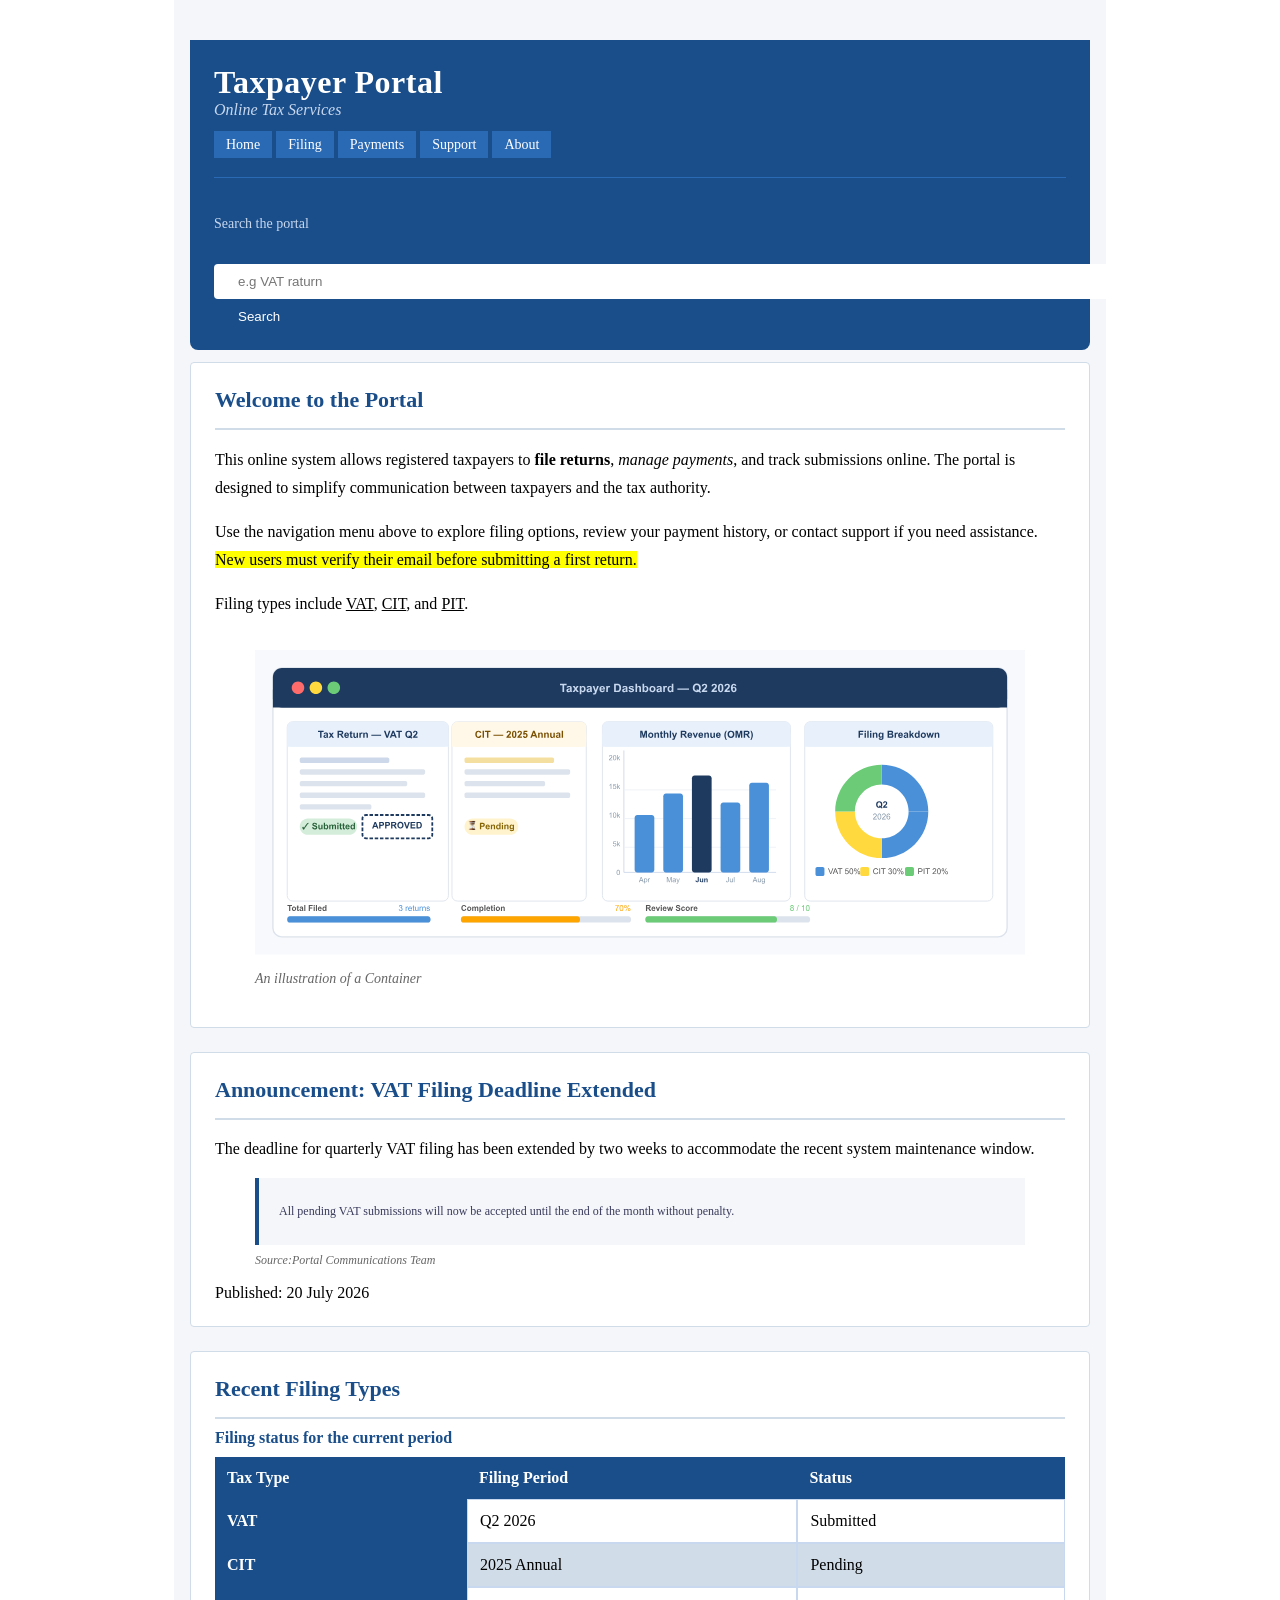
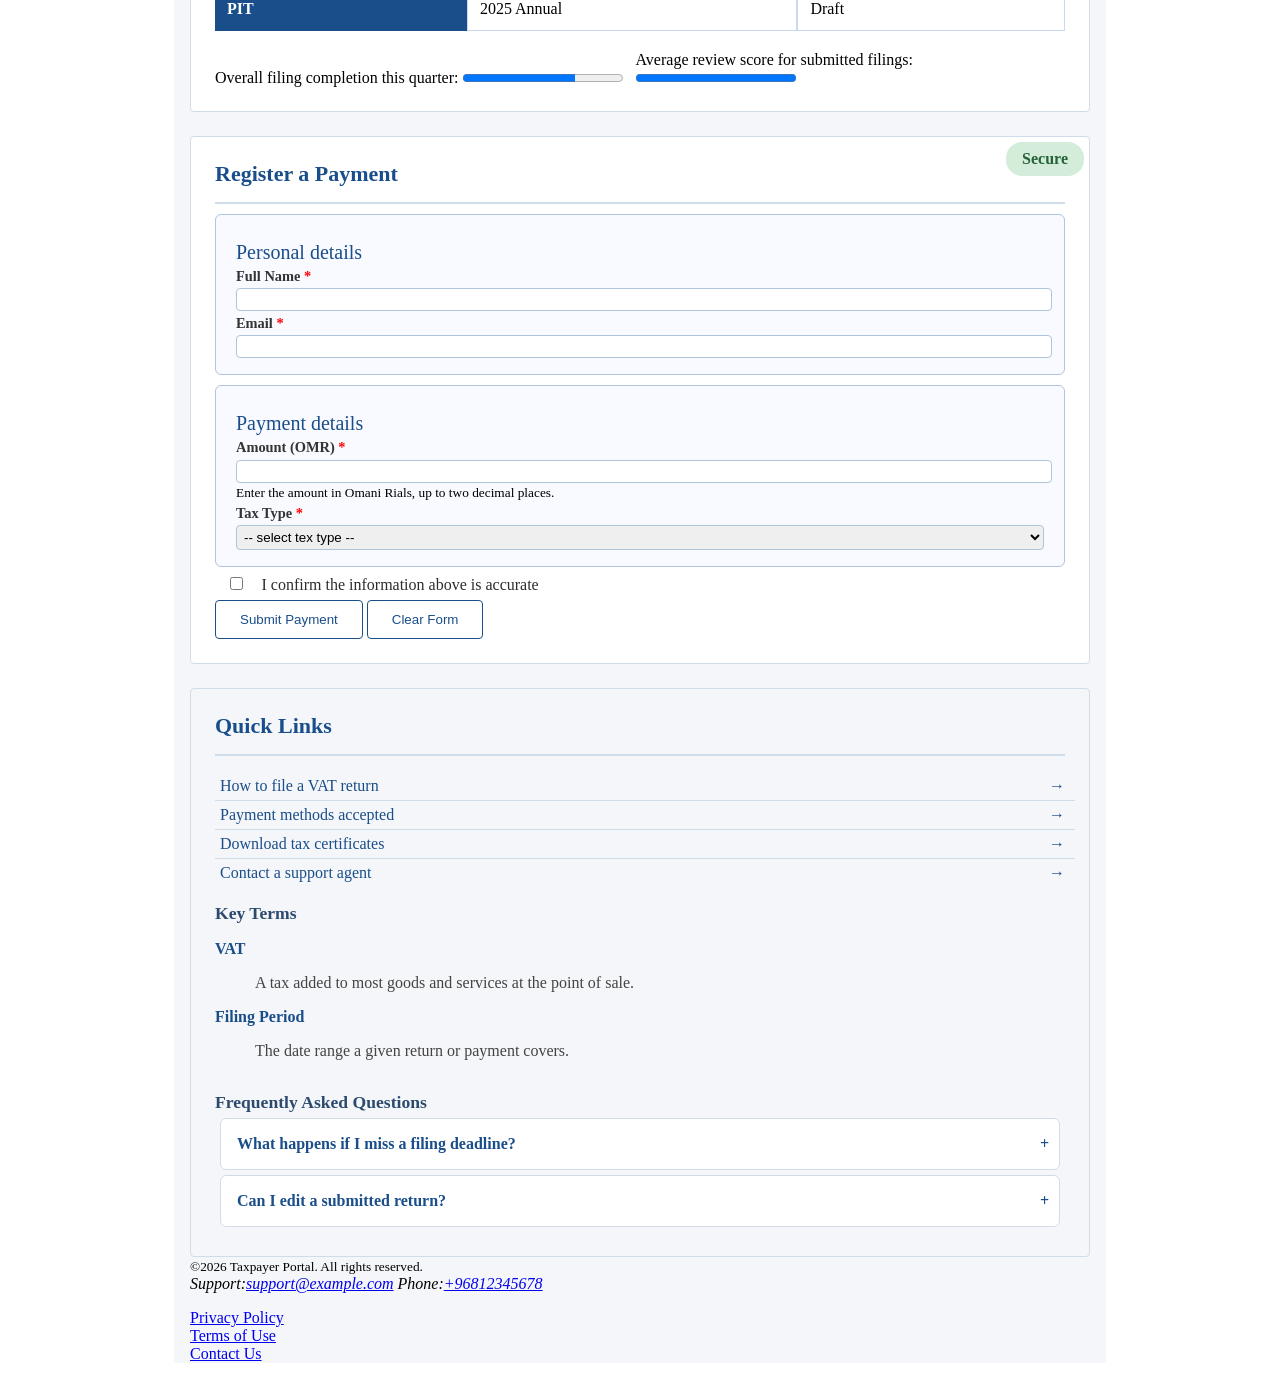
==== commit 06599fb7: "week2-class3" ====
--- a/index.html
+++ b/index.html
@@ -113,33 +113,35 @@
                     <progress id="completion" max="100" value="70">70%</progress>
 
                 </div>
-                <div  class="progress-wrapper">
+                <div class="progress-wrapper">
                     <label for="score">Average review score for submitted filings: </label>
                     <progress id="score" max="100" value="100"></progress>
                 </div>
             </section>
-            <section>
+            <section class="payment">
                 <form>
                     <h2>Register a Payment</h2>
-                    <fieldset>
-                        <legend>Personal details</legend>
-                        <div>
-                            <label>Full Name</label>
+                    <div class="details">
+                        <p class="details-style">Personal details</p>
+
+                        <span class="Secure">Secure</span>
+                        <div>
+                            <label class="required">Full Name</label>
                             <input type="text" id="fullName" name="fullName">
                         </div>
                         <div>
-                            <label>Email</label>
+                            <label class="required">Email</label>
                             <input type="email">
 
                         </div>
-                    </fieldset>
-                    <fieldset>
-                        <legend>
+                    </div>
+                    <div class="details">
+                        <p class="details-style">
                             Payment details
-                        </legend>
-
-                        <div>
-                            <label for="amount"> Amount (OMR)</label>
+                        </p>
+
+                        <div>
+                            <label for="amount" class="required"> Amount (OMR)</label>
                             <input type="number" id="amount" name="amount" list="amounts" min="0" step="0.01" required>
                             <small> Enter the amount in Omani Rials, up to two decimal places.</small>
 
@@ -148,37 +150,41 @@
 
 
                         <div>
-                            <label for="type">Tax Type</label>
-                            <select id="type" name="type">
+                            <label for="type" class="required">Tax Type</label>
+                            <select id="type" name="type" class="select">
                                 <option>-- select tex type --</option>
                                 <option value="cit">CIT</option>
                                 <option value="vat">VAT</option>
                                 <option value="pit">PIT</option>
                             </select>
                         </div>
-                    </fieldset>
+                    </div>
                     <div>
-                        <input type="checkbox" required>
-                        <label> I confirm the information above is accurate </label>
-
+                      <input class="checkbox" type="checkbox" required> 
+                        <label class="confirm"> I confirm the information above is accurate </label>
+ 
 
                     </div>
-                    <button type="submit">Submit Payment</button>
-                    <button type="reset">Clear Form</button>
+                    <button type="submit" class="payment-btn">Submit Payment</button>
+                    <button type="reset" class="payment-btn">Clear Form</button>
                 </form>
             </section>
-            <section>
-                <h2>Quick Links</h2>
-                <nav>
-                    <ol>
-                        <li><a href="#">How to file a VAT return</a></li>
-                        <li><a href="#">Payment methods accepted</a></li>
-                        <li><a href="#">Download tax certificates</a></li>
-                        <li><a href="#">Contact a support agent</a></li>
-                    </ol>
-                </nav>
-                <h2>Key Terms</h2>
-                <dl>
+
+
+            <section class="links" >
+                <div class="final-info">
+                    <h2>Quick Links</h2>
+                    <nav>
+                        <ul>
+                            <li><a href="#">How to file a VAT return</a></li>
+                            <li><a href="#">Payment methods accepted</a></li>
+                            <li><a href="#">Download tax certificates</a></li>
+                            <li><a href="#">Contact a support agent</a></li>
+                        </ul>
+                    </nav>
+                
+                <h3>Key Terms</h3>
+                <dl >
                     <dt>VAT</dt>
                     <dd>A tax added to most goods
                         and services at the point of sale.</dd>
@@ -186,20 +192,21 @@
                     <dd>The date range a given return or payment covers.</dd>
                 </dl>
 
-                <h2>Frequently Asked Questions</h2>
+                <h3>Frequently Asked Questions</h3>
 
                 <details>
                     <summary>What happens if I miss a filing deadline?</summary>
-                    <p>
-
+                    <p class="p-summary">
+late submissions ....
+                    </p>
+                </details >
+                <details>
+                    <summary>Can I edit a submitted return?</summary>
+                    <p class="p-summary">
+Submitted returns connt be edited ....
                     </p>
                 </details>
-                <details>
-                    <summary>Can I edit a submitted return?</summary>
-                    <p>
-
-                    </p>
-                </details>
+            </div>
             </section>
         </main>
 
--- a/style.css
+++ b/style.css
@@ -93,6 +93,11 @@
     font-size: 22px;
     border-bottom: 2px solid var(--therd-color);
     padding-bottom: 15px;
+}
+
+h3 {
+    color: #2C4A6E;
+    font-size: 17.6px;
 }
 
 img {
@@ -197,4 +202,201 @@
     width: 49%;
 
 
+}
+
+.payment {
+    position: relative;
+}
+
+.payment .Secure {
+    color: #276139;
+    background-color: #D4EDDA;
+    padding: 8px 16px;
+    border-radius: 16px;
+    font-weight: 700;
+    position: absolute;
+    right: 5px;
+    top: 5px;
+    transition: ease .5s;
+
+}
+
+.payment:hover .Secure {
+    background-color: #017f2b;
+    color: var(--color4);
+}
+
+.required::after {
+    content: " *";
+    color: red;
+}
+
+.required {
+    margin-top: 10px;
+    font-weight: 700;
+    font-style: Bold;
+    font-size: 14.4px;
+    line-height: 24.48px;
+    letter-spacing: 0px;
+    color: #333333;
+}
+
+input,
+select {
+    display: block;
+    width: 100%;
+    border: 1px solid #B0C4DE;
+    border-radius: 4px;
+    padding: 3px ;
+
+
+}
+input:focus{
+    border: 2px solid #0075FF ;
+    outline: none;
+}
+.details-style {
+    margin-top: 10px;
+    color: #1A4E8A;
+    font-size: 20px;
+
+}
+
+.details {
+    background-color: #F8FAFF;
+    border: 1px solid #B0C4DE;
+
+    padding-top: 16px;
+    padding-right: 20px;
+    padding-bottom: 16px;
+    padding-left: 20px;
+    border-radius: 6px;
+
+    margin-top: 10px;
+
+}
+.checkbox{
+    display: inline;
+    width: 5%;
+    padding: 10px 0;
+margin: 10px 0;
+}
+
+
+
+.confirm {
+
+    color: #2d2d2d;
+    font-size: 16px;
+    font-style: normal;
+    padding: 10px 0;
+}
+
+
+.payment-btn {
+
+    background-color: var(--color4);
+    color: var(--primary-color);
+    border: 1px solid var(--primary-color);
+    padding: 11px 24px;
+    transition: ease .5s;
+    border-radius: 4px;
+
+}
+
+.payment-btn:hover {
+
+    background-color: #1E3A5F;
+    color: var(--color4);
+    border-radius: 4px;
+    border: 1px solid var(--primary-color);
+    padding: 11px 24px;
+}
+
+.links {
+    background-color: #F4F6F9;
+
+}
+
+a:hover{
+    border-bottom: #0075FF ;
+    color: #0075FF;
+
+
+}
+.final-info a {
+
+    display: block;
+    width: 100%;
+    border-bottom: 1px solid #D0DCE8;
+    padding: 5px;
+    position: relative;
+    text-decoration: none;
+    color: var(--primary-color);
+    
+}
+
+.final-info a::after {
+    content: "→";
+    right: 10px;
+    position: absolute;
+}
+
+.final-info li:last-child a {
+    border-bottom: none;
+}
+
+.final-info dt {
+    color: #1A4E8A;
+    font-style: normal;
+    font-weight: 700;
+
+}
+
+.final-info dd {
+    color: #444444;
+    font-size: 16px;
+    padding: 16px 0;
+}
+
+.final-info details {
+    position: relative;
+    margin: 5px;
+    border: 1px solid #D0DCE8;
+    padding: 16px;
+    border-radius: 6px;
+    background-color: var(--color4);
+    color: #1A4E8A;
+    font-size: 16px;
+    font-weight: 700;
+    font-style: Bold;
+    transition: ease .5s;
+
+
+
+}
+
+.final-info summary::marker {
+    content: "";
+}
+
+.final-info summary::after {
+    content: "+";
+    right: 10px;
+    position: absolute;
+}
+
+.final-info details:hover{
+    background-color: #C0D0E8;
+    font-size: 17px;
+}
+
+.final-info .p-summary{
+    padding: 10px 0;
+    font-size: 16px;
+    font-weight:500;
+    font-style: normal;
+    transition: ease .5s;
+    color: #383737;
+    
 }
--- a/theem.css
+++ b/theem.css
@@ -4,4 +4,4 @@
     --secndry-color: #2A6AB5;
     --therd-color: #D0dce8;
     --color4 : #fff;
-}+}  
